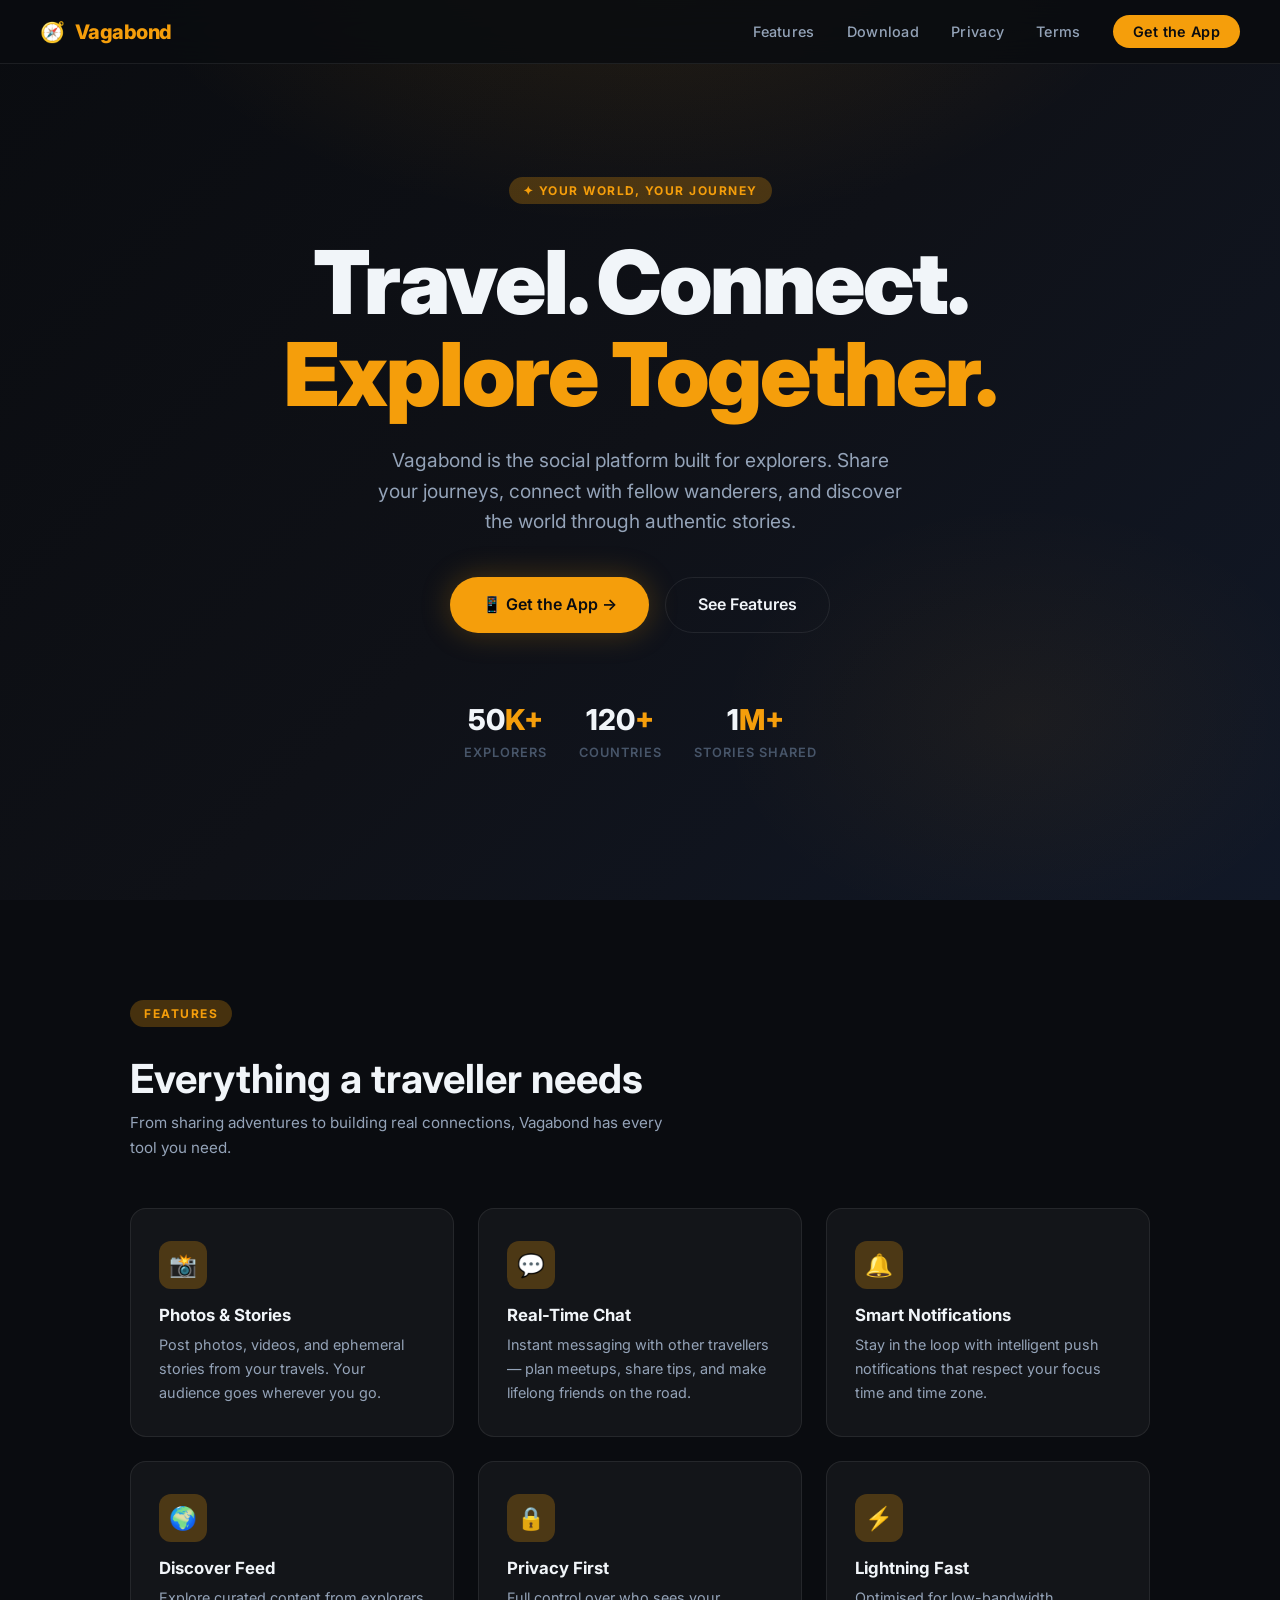
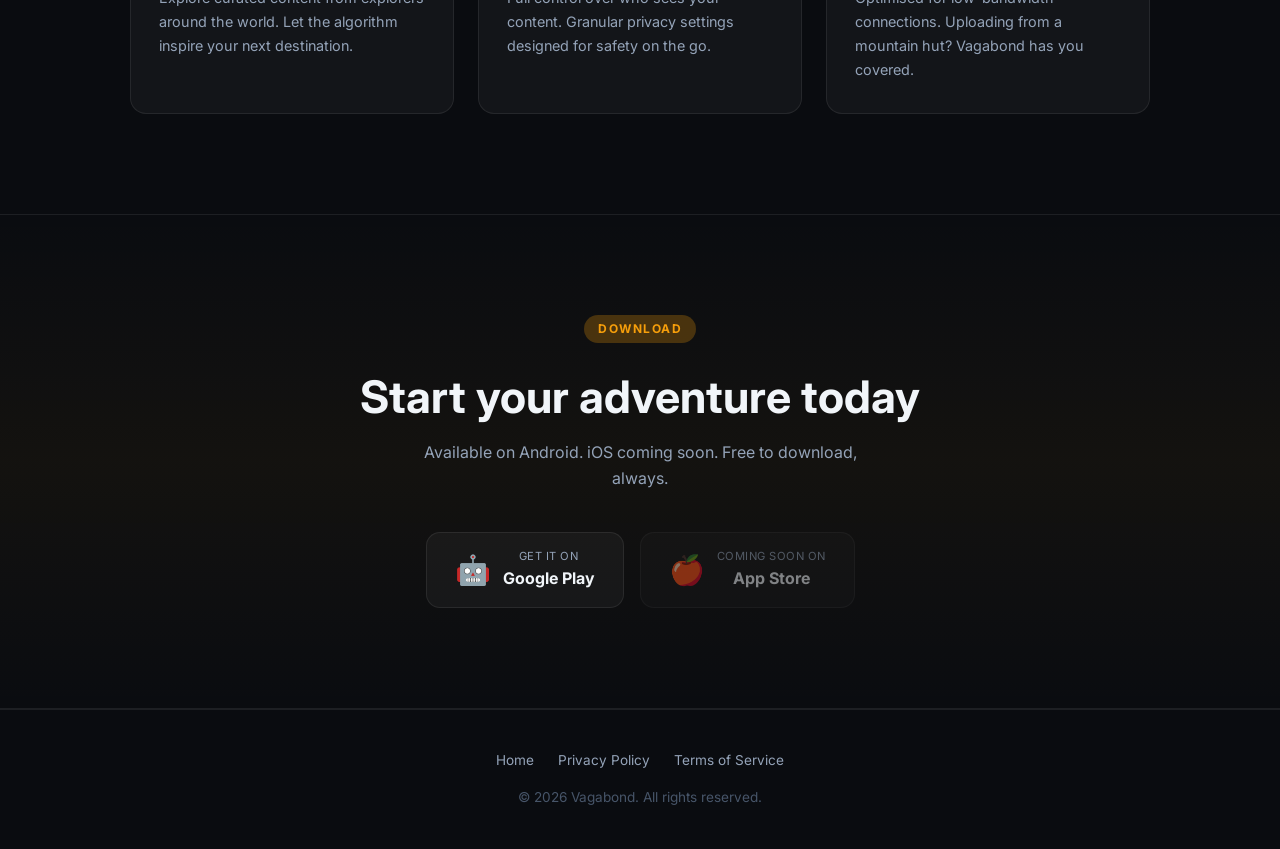
==== index.html @ 8d7bf844 "initialize vagabond web repo" ====
<!DOCTYPE html>
<html lang="en">
<head>
  <meta charset="UTF-8" />
  <meta name="viewport" content="width=device-width, initial-scale=1.0" />
  <title>Vagabond — Connect, Explore, Share</title>
  <meta name="description" content="Vagabond is the social platform built for explorers. Share your journeys, connect with fellow travellers, and discover the world through authentic stories." />
  <link rel="preconnect" href="https://fonts.googleapis.com" />
  <link rel="preconnect" href="https://fonts.gstatic.com" crossorigin />
  <link href="https://fonts.googleapis.com/css2?family=Inter:wght@400;500;600;700;800;900&display=swap" rel="stylesheet" />
  <link rel="stylesheet" href="style.css" />
  <style>
    /* ── Hero ── */
    .hero {
      min-height: 100vh;
      display: flex; flex-direction: column;
      align-items: center; justify-content: center;
      text-align: center;
      padding: 120px 40px 80px;
      background: var(--gradient-hero);
      position: relative; overflow: hidden;
    }

    .hero::before {
      content: '';
      position: absolute; inset: 0;
      background:
        radial-gradient(ellipse 60% 50% at 50% -10%, rgba(245,158,11,0.12) 0%, transparent 70%),
        radial-gradient(ellipse 40% 40% at 80% 80%, rgba(245,158,11,0.05) 0%, transparent 60%);
      pointer-events: none;
    }

    .hero-tag { position: relative; z-index: 1; }

    .hero h1 {
      position: relative; z-index: 1;
      font-size: clamp(2.8rem, 7vw, 5.5rem);
      font-weight: 900; letter-spacing: -2px;
      line-height: 1.05; margin: 16px 0 24px;
      color: var(--text-primary);
    }
    .hero h1 em { font-style: normal; color: var(--accent); }

    .hero p {
      position: relative; z-index: 1;
      font-size: clamp(1rem, 2.5vw, 1.2rem);
      color: var(--text-muted); max-width: 540px;
      margin: 0 auto 40px;
    }

    .hero-btns {
      position: relative; z-index: 1;
      display: flex; gap: 16px; flex-wrap: wrap; justify-content: center;
    }

    .hero-badges {
      position: relative; z-index: 1;
      display: flex; gap: 32px; margin-top: 64px;
      flex-wrap: wrap; justify-content: center;
    }
    .badge { text-align: center; }
    .badge-num { font-size: 1.8rem; font-weight: 800; color: var(--text-primary); }
    .badge-num span { color: var(--accent); }
    .badge-label { font-size: 0.8rem; color: var(--text-faint); text-transform: uppercase; letter-spacing: 1px; font-weight: 600; }

    /* ── Features ── */
    .features-grid {
      display: grid; grid-template-columns: repeat(auto-fit, minmax(280px, 1fr));
      gap: 24px; margin-top: 48px;
    }

    .feature-card {
      padding: 32px 28px;
      background: var(--glass-bg);
      border: 1px solid var(--glass-border);
      border-radius: var(--radius);
      transition: border-color var(--transition), transform var(--transition), box-shadow var(--transition);
    }
    .feature-card:hover {
      border-color: rgba(245,158,11,0.3);
      transform: translateY(-4px);
      box-shadow: 0 8px 40px rgba(245,158,11,0.08);
    }

    .feature-icon {
      width: 48px; height: 48px; border-radius: 12px;
      background: var(--accent-glow);
      display: flex; align-items: center; justify-content: center;
      font-size: 1.4rem; margin-bottom: 16px;
    }

    .feature-card h3 { font-size: 1.05rem; margin-bottom: 8px; }
    .feature-card p { font-size: 0.9rem; color: var(--text-muted); line-height: 1.65; }

    /* ── Download Section ── */
    .download-section {
      text-align: center;
      padding: 100px 40px;
      background: linear-gradient(180deg, transparent 0%, rgba(245,158,11,0.04) 50%, transparent 100%);
      border-top: 1px solid var(--glass-border);
      border-bottom: 1px solid var(--glass-border);
    }
    .download-section h2 { font-size: clamp(1.8rem, 4vw, 2.8rem); margin: 12px 0 16px; }
    .download-section p { color: var(--text-muted); max-width: 480px; margin: 0 auto 40px; }

    .store-btns { display: flex; gap: 16px; flex-wrap: wrap; justify-content: center; }
    .store-btn {
      display: flex; align-items: center; gap: 12px;
      padding: 14px 28px;
      background: var(--glass-bg);
      border: 1px solid var(--glass-border);
      border-radius: 14px; cursor: pointer;
      transition: all var(--transition);
      text-decoration: none; color: var(--text-primary);
    }
    .store-btn:hover {
      border-color: rgba(245,158,11,0.4); color: var(--text-primary);
      background: rgba(255,255,255,0.06);
      transform: translateY(-2px);
      box-shadow: 0 4px 20px rgba(245,158,11,0.1);
    }
    .store-btn .store-icon { font-size: 1.8rem; }
    .store-btn .store-text small { display: block; font-size: 0.7rem; color: var(--text-muted); text-transform: uppercase; letter-spacing: 0.5px; }
    .store-btn .store-text strong { font-size: 1rem; font-weight: 700; }

    /* ── Sections text ── */
    .section-title { font-size: clamp(1.8rem, 4vw, 2.5rem); margin: 12px 0 8px; }
    .section-sub { color: var(--text-muted); font-size: 0.95rem; max-width: 550px; }

    @media(max-width:768px) {
      .hero { padding: 120px 20px 60px; }
      .hero-badges { gap: 24px; }
      .features-grid { grid-template-columns: 1fr; }
      .download-section { padding: 64px 20px; }
    }
  </style>
</head>
<body>

<!-- ── Navigation ──────────────────────────────────────────────────────────── -->
<nav>
  <div class="nav-logo">🧭 <span>Vagabond</span></div>
  <ul class="nav-links">
    <li><a href="#features">Features</a></li>
    <li><a href="#download">Download</a></li>
    <li><a href="privacy-policy.html">Privacy</a></li>
    <li><a href="terms.html">Terms</a></li>
    <li><a href="#download" class="nav-cta">Get the App</a></li>
  </ul>
</nav>

<!-- ── Hero ────────────────────────────────────────────────────────────────── -->
<section class="hero">
  <div class="section-tag hero-tag">✦ Your World, Your Journey</div>
  <h1>Travel. Connect.<br/><em>Explore Together.</em></h1>
  <p>Vagabond is the social platform built for explorers. Share your journeys, connect with fellow wanderers, and discover the world through authentic stories.</p>
  <div class="hero-btns">
    <a href="#download" class="btn btn-primary">📱 Get the App &rarr;</a>
    <a href="#features" class="btn btn-ghost">See Features</a>
  </div>
  <div class="hero-badges">
    <div class="badge"><div class="badge-num">50<span>K+</span></div><div class="badge-label">Explorers</div></div>
    <div class="badge"><div class="badge-num">120<span>+</span></div><div class="badge-label">Countries</div></div>
    <div class="badge"><div class="badge-num">1<span>M+</span></div><div class="badge-label">Stories Shared</div></div>
  </div>
</section>

<!-- ── Features ────────────────────────────────────────────────────────────── -->
<div class="section" id="features">
  <div class="section-tag">Features</div>
  <h2 class="section-title">Everything a traveller needs</h2>
  <p class="section-sub">From sharing adventures to building real connections, Vagabond has every tool you need.</p>

  <div class="features-grid">
    <div class="feature-card">
      <div class="feature-icon">📸</div>
      <h3>Photos & Stories</h3>
      <p>Post photos, videos, and ephemeral stories from your travels. Your audience goes wherever you go.</p>
    </div>
    <div class="feature-card">
      <div class="feature-icon">💬</div>
      <h3>Real-Time Chat</h3>
      <p>Instant messaging with other travellers — plan meetups, share tips, and make lifelong friends on the road.</p>
    </div>
    <div class="feature-card">
      <div class="feature-icon">🔔</div>
      <h3>Smart Notifications</h3>
      <p>Stay in the loop with intelligent push notifications that respect your focus time and time zone.</p>
    </div>
    <div class="feature-card">
      <div class="feature-icon">🌍</div>
      <h3>Discover Feed</h3>
      <p>Explore curated content from explorers around the world. Let the algorithm inspire your next destination.</p>
    </div>
    <div class="feature-card">
      <div class="feature-icon">🔒</div>
      <h3>Privacy First</h3>
      <p>Full control over who sees your content. Granular privacy settings designed for safety on the go.</p>
    </div>
    <div class="feature-card">
      <div class="feature-icon">⚡</div>
      <h3>Lightning Fast</h3>
      <p>Optimised for low-bandwidth connections. Uploading from a mountain hut? Vagabond has you covered.</p>
    </div>
  </div>
</div>

<!-- ── Download ─────────────────────────────────────────────────────────────── -->
<div class="download-section" id="download">
  <div class="section-tag">Download</div>
  <h2>Start your adventure today</h2>
  <p>Available on Android. iOS coming soon. Free to download, always.</p>
  <div class="store-btns">
    <a href="#" class="store-btn">
      <span class="store-icon">🤖</span>
      <span class="store-text">
        <small>Get it on</small>
        <strong>Google Play</strong>
      </span>
    </a>
    <a href="#" class="store-btn" style="opacity:0.5; pointer-events:none; cursor:default;">
      <span class="store-icon">🍎</span>
      <span class="store-text">
        <small>Coming soon on</small>
        <strong>App Store</strong>
      </span>
    </a>
  </div>
</div>

<!-- ── Footer ───────────────────────────────────────────────────────────────── -->
<footer>
  <div class="footer-links">
    <a href="index.html">Home</a>
    <a href="privacy-policy.html">Privacy Policy</a>
    <a href="terms.html">Terms of Service</a>
  </div>
  <p>&copy; <span id="year"></span> Vagabond. All rights reserved.</p>
</footer>

<script>
  document.getElementById('year').textContent = new Date().getFullYear();
</script>
</body>
</html>
---- style.css ----
/* ── Reset & Variables ──────────────────────────────────────────────────────── */
*, *::before, *::after { box-sizing: border-box; margin: 0; padding: 0; }

:root {
  --bg-dark:      #0a0c10;
  --bg-surface:   #0f1117;
  --glass-bg:     rgba(255,255,255,0.04);
  --glass-border: rgba(255,255,255,0.08);
  --accent:       #f59e0b;
  --accent-glow:  rgba(245,158,11,0.25);
  --accent-dim:   #b45309;
  --text-primary: #f1f5f9;
  --text-muted:   #94a3b8;
  --text-faint:   #475569;
  --gradient-hero: linear-gradient(135deg, #0a0c10 0%, #0f1117 50%, #111827 100%);
  --font: 'Inter', sans-serif;
  --radius: 16px;
  --radius-sm: 8px;
  --transition: 0.25s ease;
}

html { scroll-behavior: smooth; }

body {
  font-family: var(--font);
  background: var(--bg-dark);
  color: var(--text-primary);
  line-height: 1.6;
  -webkit-font-smoothing: antialiased;
}

/* ── Typography ─────────────────────────────────────────────────────────────── */
h1, h2, h3 { line-height: 1.2; font-weight: 700; }

a { color: var(--accent); text-decoration: none; transition: color var(--transition); }
a:hover { color: #fcd34d; }

/* ── Navbar ─────────────────────────────────────────────────────────────────── */
nav {
  position: fixed; top: 0; left: 0; right: 0; z-index: 1000;
  display: flex; align-items: center; justify-content: space-between;
  padding: 0 40px; height: 64px;
  background: rgba(10,12,16,0.85);
  backdrop-filter: blur(20px);
  border-bottom: 1px solid var(--glass-border);
}

.nav-logo {
  display: flex; align-items: center; gap: 10px;
  font-size: 1.25rem; font-weight: 800;
  color: var(--text-primary);
  letter-spacing: -0.5px;
}

.nav-logo span { color: var(--accent); }

.nav-links { display: flex; gap: 32px; list-style: none; }

.nav-links a {
  font-size: 0.9rem; font-weight: 500;
  color: var(--text-muted); letter-spacing: 0.3px;
  transition: color var(--transition);
}
.nav-links a:hover, .nav-links a.active { color: var(--text-primary); }
.nav-links a.active { color: var(--accent); }

.nav-cta {
  background: var(--accent);
  color: #0a0c10 !important;
  font-weight: 600 !important;
  padding: 8px 20px;
  border-radius: 999px;
  transition: background var(--transition), transform var(--transition), box-shadow var(--transition) !important;
}
.nav-cta:hover {
  background: #fcd34d !important;
  color: #0a0c10 !important;
  transform: translateY(-1px);
  box-shadow: 0 4px 20px var(--accent-glow);
}

/* ── Glass Card ─────────────────────────────────────────────────────────────── */
.glass {
  background: var(--glass-bg);
  border: 1px solid var(--glass-border);
  border-radius: var(--radius);
  backdrop-filter: blur(12px);
}

/* ── Buttons ────────────────────────────────────────────────────────────────── */
.btn {
  display: inline-flex; align-items: center; gap: 8px;
  padding: 14px 32px; border-radius: 999px;
  font-size: 1rem; font-weight: 600; cursor: pointer;
  border: none; transition: all var(--transition);
  text-decoration: none;
}
.btn-primary {
  background: var(--accent); color: #0a0c10;
  box-shadow: 0 0 30px var(--accent-glow);
}
.btn-primary:hover {
  background: #fcd34d; color: #0a0c10;
  transform: translateY(-2px);
  box-shadow: 0 6px 32px rgba(245,158,11,0.4);
}
.btn-ghost {
  background: transparent; color: var(--text-primary);
  border: 1px solid var(--glass-border);
}
.btn-ghost:hover {
  border-color: var(--accent); color: var(--accent);
  transform: translateY(-2px);
}

/* ── Section Helpers ────────────────────────────────────────────────────────── */
.section { padding: 100px 40px; max-width: 1100px; margin: 0 auto; }
.section-sm { padding: 60px 40px; max-width: 860px; margin: 0 auto; }

.section-tag {
  display: inline-block;
  font-size: 0.75rem; font-weight: 700; letter-spacing: 1.5px;
  text-transform: uppercase; color: var(--accent);
  background: var(--accent-glow);
  padding: 4px 14px; border-radius: 999px;
  margin-bottom: 16px;
}

/* ── Footer ─────────────────────────────────────────────────────────────────── */
footer {
  border-top: 1px solid var(--glass-border);
  padding: 40px;
  text-align: center;
  font-size: 0.85rem; color: var(--text-faint);
}

footer .footer-links { display: flex; justify-content: center; gap: 24px; margin-bottom: 16px; }
footer .footer-links a { color: var(--text-muted); font-size: 0.85rem; }
footer .footer-links a:hover { color: var(--accent); }

/* ── Legal Page Styles ──────────────────────────────────────────────────────── */
.legal-page { padding-top: 100px; min-height: 100vh; }

.legal-hero {
  background: linear-gradient(180deg, rgba(245,158,11,0.05) 0%, transparent 100%);
  border-bottom: 1px solid var(--glass-border);
  padding: 60px 40px 48px;
  text-align: center;
}
.legal-hero h1 { font-size: clamp(1.8rem, 4vw, 2.8rem); margin: 12px 0 8px; }
.legal-hero p { color: var(--text-muted); font-size: 0.95rem; }

.legal-content { max-width: 800px; margin: 0 auto; padding: 48px 40px 80px; }

.legal-section {
  margin-bottom: 40px;
  padding: 28px 32px;
  background: var(--glass-bg);
  border: 1px solid var(--glass-border);
  border-radius: var(--radius);
}

.legal-section h2 {
  font-size: 1.1rem; font-weight: 700;
  color: var(--accent); margin-bottom: 12px;
  display: flex; align-items: center; gap: 10px;
}

.legal-section h2::before {
  content: '';
  display: inline-block; width: 4px; height: 18px;
  background: var(--accent); border-radius: 4px; flex-shrink: 0;
}

.legal-section p { color: var(--text-muted); font-size: 0.95rem; line-height: 1.75; }

.legal-section ul {
  list-style: none; margin-top: 10px;
  display: flex; flex-direction: column; gap: 8px;
}

.legal-section ul li {
  color: var(--text-muted); font-size: 0.95rem;
  padding-left: 20px; position: relative; line-height: 1.65;
}

.legal-section ul li::before {
  content: '›';
  position: absolute; left: 0; top: 0;
  color: var(--accent); font-weight: 700;
}

/* ── Loading / Error ────────────────────────────────────────────────────────── */
.state-card {
  display: flex; flex-direction: column; align-items: center; justify-content: center;
  gap: 16px; padding: 80px 40px; text-align: center;
}
.spinner {
  width: 44px; height: 44px;
  border: 3px solid var(--glass-border);
  border-top-color: var(--accent);
  border-radius: 50%;
  animation: spin 0.8s linear infinite;
}
@keyframes spin { to { transform: rotate(360deg); } }

.error-icon { font-size: 3rem; }
.state-card h3 { font-size: 1.1rem; color: var(--text-primary); }
.state-card p { color: var(--text-muted); font-size: 0.9rem; max-width: 360px; }

/* ── Scrollbar ────────────────────────────────────────────────────────────── */
::-webkit-scrollbar { width: 6px; }
::-webkit-scrollbar-track { background: var(--bg-dark); }
::-webkit-scrollbar-thumb { background: #1e293b; border-radius: 4px; }
::-webkit-scrollbar-thumb:hover { background: #334155; }

/* ── Responsive ─────────────────────────────────────────────────────────────── */
@media (max-width: 768px) {
  nav { padding: 0 20px; }
  .nav-links { display: none; }
  .section, .section-sm { padding: 80px 20px; }
  .legal-content { padding: 32px 20px 60px; }
  .legal-hero { padding: 48px 20px 36px; }
  .legal-section { padding: 20px; }
  footer { padding: 32px 20px; }
}
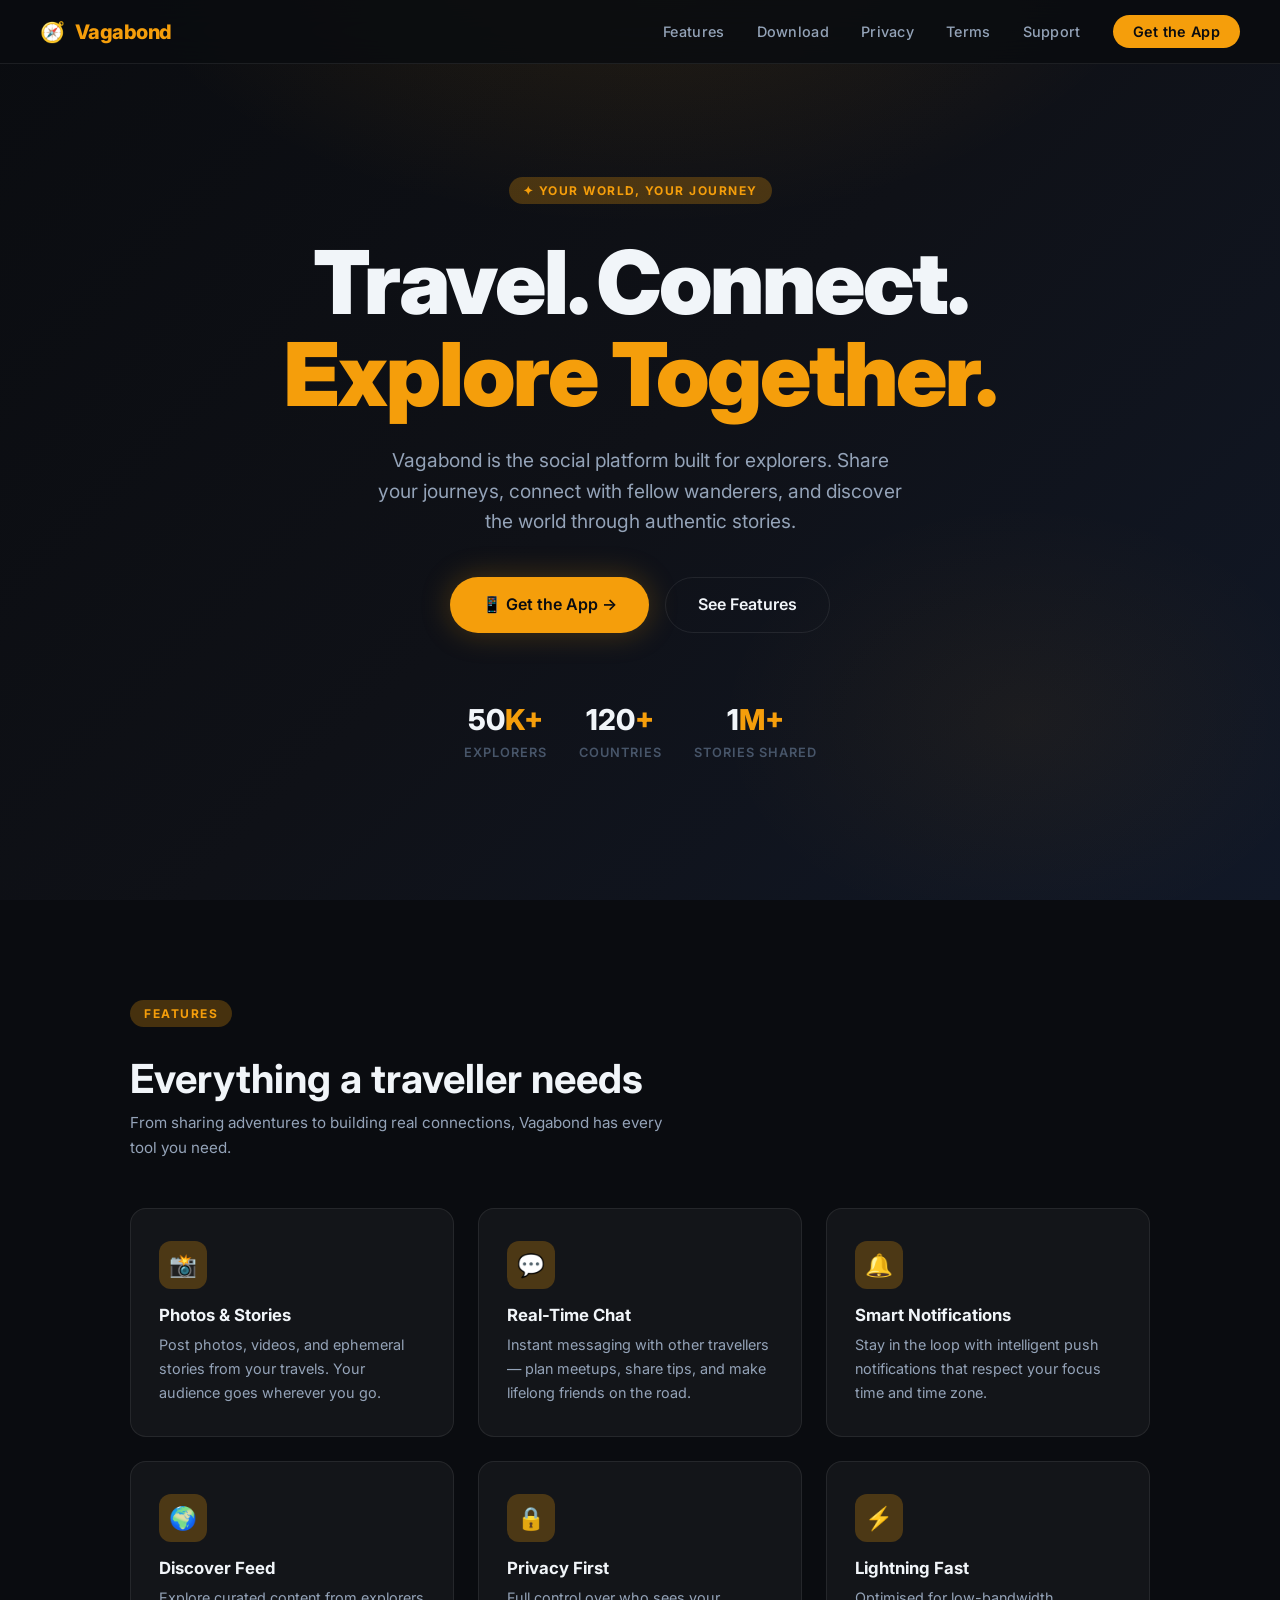
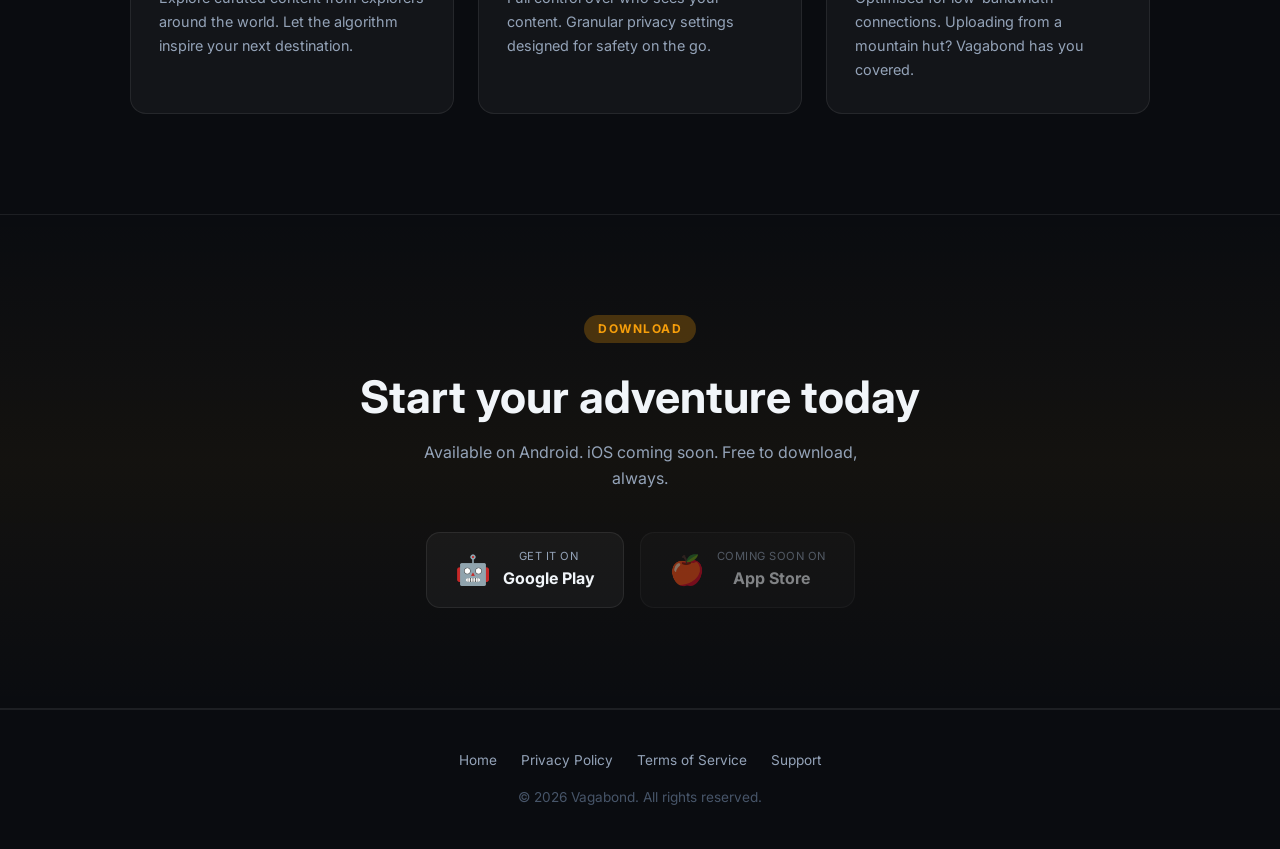
==== commit be06aa0b: "feat: add contact and support pages with navigation links and styles" ====
--- a/index.html
+++ b/index.html
@@ -145,6 +145,7 @@
     <li><a href="#download">Download</a></li>
     <li><a href="privacy-policy.html">Privacy</a></li>
     <li><a href="terms.html">Terms</a></li>
+    <li><a href="contact.html">Support</a></li>
     <li><a href="#download" class="nav-cta">Get the App</a></li>
   </ul>
 </nav>
@@ -234,6 +235,7 @@
     <a href="index.html">Home</a>
     <a href="privacy-policy.html">Privacy Policy</a>
     <a href="terms.html">Terms of Service</a>
+    <a href="contact.html">Support</a>
   </div>
   <p>&copy; <span id="year"></span> Vagabond. All rights reserved.</p>
 </footer>
--- a/style.css
+++ b/style.css
@@ -1,226 +1,1194 @@
-/* ── Reset & Variables ──────────────────────────────────────────────────────── */
-*, *::before, *::after { box-sizing: border-box; margin: 0; padding: 0; }
-
-:root {
-  --bg-dark:      #0a0c10;
-  --bg-surface:   #0f1117;
-  --glass-bg:     rgba(255,255,255,0.04);
-  --glass-border: rgba(255,255,255,0.08);
-  --accent:       #f59e0b;
-  --accent-glow:  rgba(245,158,11,0.25);
-  --accent-dim:   #b45309;
-  --text-primary: #f1f5f9;
-  --text-muted:   #94a3b8;
-  --text-faint:   #475569;
-  --gradient-hero: linear-gradient(135deg, #0a0c10 0%, #0f1117 50%, #111827 100%);
-  --font: 'Inter', sans-serif;
-  --radius: 16px;
-  --radius-sm: 8px;
-  --transition: 0.25s ease;
-}
-
-html { scroll-behavior: smooth; }
-
-body {
-  font-family: var(--font);
-  background: var(--bg-dark);
-  color: var(--text-primary);
-  line-height: 1.6;
-  -webkit-font-smoothing: antialiased;
-}
-
-/* ── Typography ─────────────────────────────────────────────────────────────── */
-h1, h2, h3 { line-height: 1.2; font-weight: 700; }
-
-a { color: var(--accent); text-decoration: none; transition: color var(--transition); }
-a:hover { color: #fcd34d; }
-
-/* ── Navbar ─────────────────────────────────────────────────────────────────── */
-nav {
-  position: fixed; top: 0; left: 0; right: 0; z-index: 1000;
-  display: flex; align-items: center; justify-content: space-between;
-  padding: 0 40px; height: 64px;
-  background: rgba(10,12,16,0.85);
-  backdrop-filter: blur(20px);
-  border-bottom: 1px solid var(--glass-border);
-}
-
-.nav-logo {
-  display: flex; align-items: center; gap: 10px;
-  font-size: 1.25rem; font-weight: 800;
-  color: var(--text-primary);
-  letter-spacing: -0.5px;
-}
-
-.nav-logo span { color: var(--accent); }
-
-.nav-links { display: flex; gap: 32px; list-style: none; }
-
-.nav-links a {
-  font-size: 0.9rem; font-weight: 500;
-  color: var(--text-muted); letter-spacing: 0.3px;
-  transition: color var(--transition);
-}
-.nav-links a:hover, .nav-links a.active { color: var(--text-primary); }
-.nav-links a.active { color: var(--accent); }
-
-.nav-cta {
-  background: var(--accent);
-  color: #0a0c10 !important;
-  font-weight: 600 !important;
-  padding: 8px 20px;
-  border-radius: 999px;
-  transition: background var(--transition), transform var(--transition), box-shadow var(--transition) !important;
-}
-.nav-cta:hover {
-  background: #fcd34d !important;
-  color: #0a0c10 !important;
-  transform: translateY(-1px);
-  box-shadow: 0 4px 20px var(--accent-glow);
-}
-
-/* ── Glass Card ─────────────────────────────────────────────────────────────── */
-.glass {
-  background: var(--glass-bg);
-  border: 1px solid var(--glass-border);
-  border-radius: var(--radius);
-  backdrop-filter: blur(12px);
-}
-
-/* ── Buttons ────────────────────────────────────────────────────────────────── */
-.btn {
-  display: inline-flex; align-items: center; gap: 8px;
-  padding: 14px 32px; border-radius: 999px;
-  font-size: 1rem; font-weight: 600; cursor: pointer;
-  border: none; transition: all var(--transition);
-  text-decoration: none;
-}
-.btn-primary {
-  background: var(--accent); color: #0a0c10;
-  box-shadow: 0 0 30px var(--accent-glow);
-}
-.btn-primary:hover {
-  background: #fcd34d; color: #0a0c10;
-  transform: translateY(-2px);
-  box-shadow: 0 6px 32px rgba(245,158,11,0.4);
-}
-.btn-ghost {
-  background: transparent; color: var(--text-primary);
-  border: 1px solid var(--glass-border);
-}
-.btn-ghost:hover {
-  border-color: var(--accent); color: var(--accent);
-  transform: translateY(-2px);
-}
-
-/* ── Section Helpers ────────────────────────────────────────────────────────── */
-.section { padding: 100px 40px; max-width: 1100px; margin: 0 auto; }
-.section-sm { padding: 60px 40px; max-width: 860px; margin: 0 auto; }
-
-.section-tag {
-  display: inline-block;
-  font-size: 0.75rem; font-weight: 700; letter-spacing: 1.5px;
-  text-transform: uppercase; color: var(--accent);
-  background: var(--accent-glow);
-  padding: 4px 14px; border-radius: 999px;
-  margin-bottom: 16px;
-}
-
-/* ── Footer ─────────────────────────────────────────────────────────────────── */
-footer {
-  border-top: 1px solid var(--glass-border);
-  padding: 40px;
-  text-align: center;
-  font-size: 0.85rem; color: var(--text-faint);
-}
-
-footer .footer-links { display: flex; justify-content: center; gap: 24px; margin-bottom: 16px; }
-footer .footer-links a { color: var(--text-muted); font-size: 0.85rem; }
-footer .footer-links a:hover { color: var(--accent); }
-
-/* ── Legal Page Styles ──────────────────────────────────────────────────────── */
-.legal-page { padding-top: 100px; min-height: 100vh; }
-
-.legal-hero {
-  background: linear-gradient(180deg, rgba(245,158,11,0.05) 0%, transparent 100%);
-  border-bottom: 1px solid var(--glass-border);
-  padding: 60px 40px 48px;
-  text-align: center;
-}
-.legal-hero h1 { font-size: clamp(1.8rem, 4vw, 2.8rem); margin: 12px 0 8px; }
-.legal-hero p { color: var(--text-muted); font-size: 0.95rem; }
-
-.legal-content { max-width: 800px; margin: 0 auto; padding: 48px 40px 80px; }
-
-.legal-section {
-  margin-bottom: 40px;
-  padding: 28px 32px;
-  background: var(--glass-bg);
-  border: 1px solid var(--glass-border);
-  border-radius: var(--radius);
-}
-
-.legal-section h2 {
-  font-size: 1.1rem; font-weight: 700;
-  color: var(--accent); margin-bottom: 12px;
-  display: flex; align-items: center; gap: 10px;
-}
-
-.legal-section h2::before {
-  content: '';
-  display: inline-block; width: 4px; height: 18px;
-  background: var(--accent); border-radius: 4px; flex-shrink: 0;
-}
-
-.legal-section p { color: var(--text-muted); font-size: 0.95rem; line-height: 1.75; }
-
-.legal-section ul {
-  list-style: none; margin-top: 10px;
-  display: flex; flex-direction: column; gap: 8px;
-}
-
-.legal-section ul li {
-  color: var(--text-muted); font-size: 0.95rem;
-  padding-left: 20px; position: relative; line-height: 1.65;
-}
-
-.legal-section ul li::before {
-  content: '›';
-  position: absolute; left: 0; top: 0;
-  color: var(--accent); font-weight: 700;
-}
-
-/* ── Loading / Error ────────────────────────────────────────────────────────── */
-.state-card {
-  display: flex; flex-direction: column; align-items: center; justify-content: center;
-  gap: 16px; padding: 80px 40px; text-align: center;
-}
-.spinner {
-  width: 44px; height: 44px;
-  border: 3px solid var(--glass-border);
-  border-top-color: var(--accent);
-  border-radius: 50%;
-  animation: spin 0.8s linear infinite;
-}
-@keyframes spin { to { transform: rotate(360deg); } }
-
-.error-icon { font-size: 3rem; }
-.state-card h3 { font-size: 1.1rem; color: var(--text-primary); }
-.state-card p { color: var(--text-muted); font-size: 0.9rem; max-width: 360px; }
-
-/* ── Scrollbar ────────────────────────────────────────────────────────────── */
-::-webkit-scrollbar { width: 6px; }
-::-webkit-scrollbar-track { background: var(--bg-dark); }
-::-webkit-scrollbar-thumb { background: #1e293b; border-radius: 4px; }
-::-webkit-scrollbar-thumb:hover { background: #334155; }
-
-/* ── Responsive ─────────────────────────────────────────────────────────────── */
-@media (max-width: 768px) {
-  nav { padding: 0 20px; }
-  .nav-links { display: none; }
-  .section, .section-sm { padding: 80px 20px; }
-  .legal-content { padding: 32px 20px 60px; }
-  .legal-hero { padding: 48px 20px 36px; }
-  .legal-section { padding: 20px; }
-  footer { padding: 32px 20px; }
-}
+/* ── Reset & Variables ──────────────────────────────────────────────────────── */
+*,
+*::before,
+*::after {
+  box-sizing: border-box;
+  margin: 0;
+  padding: 0;
+}
+
+:root {
+  --bg-dark: #0a0c10;
+  --bg-surface: #0f1117;
+  --glass-bg: rgba(255, 255, 255, 0.04);
+  --glass-border: rgba(255, 255, 255, 0.08);
+  --accent: #f59e0b;
+  --accent-glow: rgba(245, 158, 11, 0.25);
+  --accent-dim: #b45309;
+  --text-primary: #f1f5f9;
+  --text-muted: #94a3b8;
+  --text-faint: #475569;
+  --gradient-hero: linear-gradient(135deg, #0a0c10 0%, #0f1117 50%, #111827 100%);
+  --font: 'Inter', sans-serif;
+  --radius: 16px;
+  --radius-sm: 8px;
+  --transition: 0.25s ease;
+}
+
+html {
+  scroll-behavior: smooth;
+}
+
+body {
+  font-family: var(--font);
+  background: var(--bg-dark);
+  color: var(--text-primary);
+  line-height: 1.6;
+  -webkit-font-smoothing: antialiased;
+}
+
+/* ── Typography ─────────────────────────────────────────────────────────────── */
+h1,
+h2,
+h3 {
+  line-height: 1.2;
+  font-weight: 700;
+}
+
+a {
+  color: var(--accent);
+  text-decoration: none;
+  transition: color var(--transition);
+}
+
+a:hover {
+  color: #fcd34d;
+}
+
+/* ── Navbar ─────────────────────────────────────────────────────────────────── */
+nav {
+  position: fixed;
+  top: 0;
+  left: 0;
+  right: 0;
+  z-index: 1000;
+  display: flex;
+  align-items: center;
+  justify-content: space-between;
+  padding: 0 40px;
+  height: 64px;
+  background: rgba(10, 12, 16, 0.85);
+  backdrop-filter: blur(20px);
+  border-bottom: 1px solid var(--glass-border);
+}
+
+.nav-logo {
+  display: flex;
+  align-items: center;
+  gap: 10px;
+  font-size: 1.25rem;
+  font-weight: 800;
+  color: var(--text-primary);
+  letter-spacing: -0.5px;
+}
+
+.nav-logo span {
+  color: var(--accent);
+}
+
+.nav-links {
+  display: flex;
+  gap: 32px;
+  list-style: none;
+}
+
+.nav-links a {
+  font-size: 0.9rem;
+  font-weight: 500;
+  color: var(--text-muted);
+  letter-spacing: 0.3px;
+  transition: color var(--transition);
+}
+
+.nav-links a:hover,
+.nav-links a.active {
+  color: var(--text-primary);
+}
+
+.nav-links a.active {
+  color: var(--accent);
+}
+
+.nav-cta {
+  background: var(--accent);
+  color: #0a0c10 !important;
+  font-weight: 600 !important;
+  padding: 8px 20px;
+  border-radius: 999px;
+  transition: background var(--transition), transform var(--transition), box-shadow var(--transition) !important;
+}
+
+.nav-cta:hover {
+  background: #fcd34d !important;
+  color: #0a0c10 !important;
+  transform: translateY(-1px);
+  box-shadow: 0 4px 20px var(--accent-glow);
+}
+
+/* ── Glass Card ─────────────────────────────────────────────────────────────── */
+.glass {
+  background: var(--glass-bg);
+  border: 1px solid var(--glass-border);
+  border-radius: var(--radius);
+  backdrop-filter: blur(12px);
+}
+
+/* ── Buttons ────────────────────────────────────────────────────────────────── */
+.btn {
+  display: inline-flex;
+  align-items: center;
+  gap: 8px;
+  padding: 14px 32px;
+  border-radius: 999px;
+  font-size: 1rem;
+  font-weight: 600;
+  cursor: pointer;
+  border: none;
+  transition: all var(--transition);
+  text-decoration: none;
+}
+
+.btn-primary {
+  background: var(--accent);
+  color: #0a0c10;
+  box-shadow: 0 0 30px var(--accent-glow);
+}
+
+.btn-primary:hover {
+  background: #fcd34d;
+  color: #0a0c10;
+  transform: translateY(-2px);
+  box-shadow: 0 6px 32px rgba(245, 158, 11, 0.4);
+}
+
+.btn-ghost {
+  background: transparent;
+  color: var(--text-primary);
+  border: 1px solid var(--glass-border);
+}
+
+.btn-ghost:hover {
+  border-color: var(--accent);
+  color: var(--accent);
+  transform: translateY(-2px);
+}
+
+/* ── Section Helpers ────────────────────────────────────────────────────────── */
+.section {
+  padding: 100px 40px;
+  max-width: 1100px;
+  margin: 0 auto;
+}
+
+.section-sm {
+  padding: 60px 40px;
+  max-width: 860px;
+  margin: 0 auto;
+}
+
+.section-tag {
+  display: inline-block;
+  font-size: 0.75rem;
+  font-weight: 700;
+  letter-spacing: 1.5px;
+  text-transform: uppercase;
+  color: var(--accent);
+  background: var(--accent-glow);
+  padding: 4px 14px;
+  border-radius: 999px;
+  margin-bottom: 16px;
+}
+
+/* ── Footer ─────────────────────────────────────────────────────────────────── */
+footer {
+  border-top: 1px solid var(--glass-border);
+  padding: 40px;
+  text-align: center;
+  font-size: 0.85rem;
+  color: var(--text-faint);
+}
+
+footer .footer-links {
+  display: flex;
+  justify-content: center;
+  gap: 24px;
+  margin-bottom: 16px;
+}
+
+footer .footer-links a {
+  color: var(--text-muted);
+  font-size: 0.85rem;
+}
+
+footer .footer-links a:hover {
+  color: var(--accent);
+}
+
+/* ── Legal Page Styles ──────────────────────────────────────────────────────── */
+.legal-page {
+  padding-top: 100px;
+  min-height: 100vh;
+}
+
+.legal-hero {
+  background: linear-gradient(180deg, rgba(245, 158, 11, 0.05) 0%, transparent 100%);
+  border-bottom: 1px solid var(--glass-border);
+  padding: 60px 40px 48px;
+  text-align: center;
+}
+
+.legal-hero h1 {
+  font-size: clamp(1.8rem, 4vw, 2.8rem);
+  margin: 12px 0 8px;
+}
+
+.legal-hero p {
+  color: var(--text-muted);
+  font-size: 0.95rem;
+}
+
+.legal-content {
+  max-width: 800px;
+  margin: 0 auto;
+  padding: 48px 40px 80px;
+}
+
+.legal-section {
+  margin-bottom: 40px;
+  padding: 28px 32px;
+  background: var(--glass-bg);
+  border: 1px solid var(--glass-border);
+  border-radius: var(--radius);
+}
+
+.legal-section h2 {
+  font-size: 1.1rem;
+  font-weight: 700;
+  color: var(--accent);
+  margin-bottom: 12px;
+  display: flex;
+  align-items: center;
+  gap: 10px;
+}
+
+.legal-section h2::before {
+  content: '';
+  display: inline-block;
+  width: 4px;
+  height: 18px;
+  background: var(--accent);
+  border-radius: 4px;
+  flex-shrink: 0;
+}
+
+.legal-section p {
+  color: var(--text-muted);
+  font-size: 0.95rem;
+  line-height: 1.75;
+}
+
+.legal-section ul {
+  list-style: none;
+  margin-top: 10px;
+  display: flex;
+  flex-direction: column;
+  gap: 8px;
+}
+
+.legal-section ul li {
+  color: var(--text-muted);
+  font-size: 0.95rem;
+  padding-left: 20px;
+  position: relative;
+  line-height: 1.65;
+}
+
+.legal-section ul li::before {
+  content: '›';
+  position: absolute;
+  left: 0;
+  top: 0;
+  color: var(--accent);
+  font-weight: 700;
+}
+
+.legal-section .preamble {
+  margin-bottom: 12px;
+}
+
+.legal-section .closing {
+  margin-top: 14px;
+}
+
+.legal-section .subsection {
+  margin-top: 16px;
+}
+
+.legal-section .subsection-title {
+  font-weight: 600;
+  color: var(--text-primary);
+  font-size: 0.95rem;
+  margin: 16px 0 8px 0;
+}
+
+/* ── Loading / Error ────────────────────────────────────────────────────────── */
+.state-card {
+  display: flex;
+  flex-direction: column;
+  align-items: center;
+  justify-content: center;
+  gap: 16px;
+  padding: 80px 40px;
+  text-align: center;
+}
+
+.spinner {
+  width: 44px;
+  height: 44px;
+  border: 3px solid var(--glass-border);
+  border-top-color: var(--accent);
+  border-radius: 50%;
+  animation: spin 0.8s linear infinite;
+}
+
+@keyframes spin {
+  to {
+    transform: rotate(360deg);
+  }
+}
+
+.error-icon {
+  font-size: 3rem;
+}
+
+.state-card h3 {
+  font-size: 1.1rem;
+  color: var(--text-primary);
+}
+
+.state-card p {
+  color: var(--text-muted);
+  font-size: 0.9rem;
+  max-width: 360px;
+}
+
+/* ── Scrollbar ────────────────────────────────────────────────────────────── */
+::-webkit-scrollbar {
+  width: 6px;
+}
+
+::-webkit-scrollbar-track {
+  background: var(--bg-dark);
+}
+
+::-webkit-scrollbar-thumb {
+  background: #1e293b;
+  border-radius: 4px;
+}
+
+::-webkit-scrollbar-thumb:hover {
+  background: #334155;
+}
+
+/* ── Responsive ─────────────────────────────────────────────────────────────── */
+@media (max-width: 768px) {
+  nav {
+    padding: 0 20px;
+  }
+
+  .nav-links {
+    display: none;
+  }
+
+  .section,
+  .section-sm {
+    padding: 80px 20px;
+  }
+
+  .legal-content {
+    padding: 32px 20px 60px;
+  }
+
+  .legal-hero {
+    padding: 48px 20px 36px;
+  }
+
+  .legal-section {
+    padding: 20px;
+  }
+
+  footer {
+    padding: 32px 20px;
+  }
+}
+
+/* ── Contact Support Page ─────────────────────────────────────────────────── */
+.contact-page {
+  padding-top: 80px;
+  min-height: 100vh;
+}
+
+.contact-hero {
+  background: linear-gradient(180deg, rgba(245, 158, 11, 0.07) 0%, transparent 100%);
+  border-bottom: 1px solid var(--glass-border);
+  padding: 56px 24px 44px;
+  text-align: center;
+  position: relative;
+}
+
+.contact-hero::before {
+  content: '';
+  position: absolute;
+  top: 0;
+  left: 50%;
+  transform: translateX(-50%);
+  width: 600px;
+  height: 250px;
+  background: radial-gradient(ellipse 60% 50% at 50% 0%, rgba(245, 158, 11, 0.15) 0%, transparent 70%);
+  pointer-events: none;
+}
+
+.contact-hero h1 {
+  font-size: clamp(2rem, 4.5vw, 3rem);
+  letter-spacing: -0.8px;
+  margin: 12px 0 10px;
+  position: relative;
+}
+
+.contact-hero h1 em {
+  font-style: normal;
+  color: var(--accent);
+}
+
+.contact-hero p {
+  color: var(--text-muted);
+  font-size: 1.05rem;
+  max-width: 580px;
+  margin: 0 auto;
+  position: relative;
+}
+
+.contact-layout {
+  display: grid;
+  grid-template-columns: 1fr 1.35fr;
+  gap: 36px;
+  max-width: 1140px;
+  margin: 0 auto;
+  padding: 48px 24px 80px;
+}
+
+/* ── Sidebar ── */
+.contact-sidebar {
+  display: flex;
+  flex-direction: column;
+  gap: 24px;
+}
+
+.support-status-bar {
+  display: flex;
+  align-items: center;
+  gap: 10px;
+  padding: 12px 18px;
+  background: rgba(16, 185, 129, 0.08);
+  border: 1px solid rgba(16, 185, 129, 0.25);
+  border-radius: 999px;
+  font-size: 0.85rem;
+  color: #34d399;
+  font-weight: 600;
+  width: fit-content;
+}
+
+.status-pulse {
+  width: 8px;
+  height: 8px;
+  background: #10b981;
+  border-radius: 50%;
+  box-shadow: 0 0 10px #10b981;
+  animation: pulse-ring 2s infinite ease-in-out;
+}
+
+@keyframes pulse-ring {
+  0% { transform: scale(0.9); opacity: 0.8; }
+  50% { transform: scale(1.3); opacity: 1; }
+  100% { transform: scale(0.9); opacity: 0.8; }
+}
+
+.info-cards-grid {
+  display: grid;
+  grid-template-columns: 1fr 1fr;
+  gap: 16px;
+}
+
+.info-mini-card {
+  padding: 20px 18px;
+  background: var(--glass-bg);
+  border: 1px solid var(--glass-border);
+  border-radius: var(--radius-sm);
+  transition: all var(--transition);
+}
+
+.info-mini-card:hover {
+  border-color: rgba(245, 158, 11, 0.3);
+  transform: translateY(-2px);
+  background: rgba(255, 255, 255, 0.06);
+}
+
+.info-mini-icon {
+  font-size: 1.5rem;
+  margin-bottom: 8px;
+}
+
+.info-mini-card h4 {
+  font-size: 0.95rem;
+  color: var(--text-primary);
+  margin-bottom: 4px;
+}
+
+.info-mini-card p {
+  font-size: 0.8rem;
+  color: var(--text-muted);
+  line-height: 1.4;
+}
+
+/* FAQ Accordion */
+.faq-box {
+  padding: 24px;
+  background: var(--glass-bg);
+  border: 1px solid var(--glass-border);
+  border-radius: var(--radius);
+}
+
+.faq-box h3 {
+  font-size: 1rem;
+  font-weight: 700;
+  color: var(--text-primary);
+  margin-bottom: 16px;
+  display: flex;
+  align-items: center;
+  gap: 8px;
+}
+
+.faq-item {
+  border-bottom: 1px solid var(--glass-border);
+  padding: 12px 0;
+}
+
+.faq-item:last-child {
+  border-bottom: none;
+  padding-bottom: 0;
+}
+
+.faq-question {
+  display: flex;
+  justify-content: space-between;
+  align-items: center;
+  font-size: 0.9rem;
+  font-weight: 600;
+  color: var(--text-primary);
+  cursor: pointer;
+  background: none;
+  border: none;
+  width: 100%;
+  text-align: left;
+  padding: 4px 0;
+  transition: color var(--transition);
+}
+
+.faq-question:hover {
+  color: var(--accent);
+}
+
+.faq-chevron {
+  font-size: 0.8rem;
+  color: var(--text-muted);
+  transition: transform var(--transition);
+}
+
+.faq-item.active .faq-chevron {
+  transform: rotate(180deg);
+  color: var(--accent);
+}
+
+.faq-answer {
+  max-height: 0;
+  overflow: hidden;
+  font-size: 0.85rem;
+  color: var(--text-muted);
+  line-height: 1.6;
+  transition: max-height 0.3s ease, padding 0.3s ease;
+  padding: 0;
+}
+
+.faq-item.active .faq-answer {
+  max-height: 200px;
+  padding-top: 8px;
+}
+
+/* ── Contact Form Container ── */
+.contact-form-card {
+  padding: 36px 32px;
+  background: var(--glass-bg);
+  border: 1px solid var(--glass-border);
+  border-radius: var(--radius);
+  backdrop-filter: blur(16px);
+  position: relative;
+  box-shadow: 0 10px 40px rgba(0, 0, 0, 0.35);
+  transition: all var(--transition);
+}
+
+.form-header {
+  margin-bottom: 28px;
+}
+
+.form-header h2 {
+  font-size: 1.45rem;
+  font-weight: 700;
+  color: var(--text-primary);
+  margin-bottom: 6px;
+}
+
+.form-header p {
+  font-size: 0.9rem;
+  color: var(--text-muted);
+}
+
+.form-group {
+  margin-bottom: 20px;
+}
+
+.form-label {
+  display: flex;
+  justify-content: space-between;
+  align-items: center;
+  font-size: 0.85rem;
+  font-weight: 600;
+  color: var(--text-primary);
+  margin-bottom: 8px;
+}
+
+.form-label .req {
+  color: var(--accent);
+  margin-left: 2px;
+}
+
+.input-wrap {
+  position: relative;
+  display: flex;
+  align-items: center;
+}
+
+.input-icon {
+  position: absolute;
+  left: 14px;
+  color: var(--text-faint);
+  font-size: 1rem;
+  pointer-events: none;
+  transition: color var(--transition);
+}
+
+.form-input {
+  width: 100%;
+  padding: 12px 16px 12px 42px;
+  font-size: 0.95rem;
+  font-family: var(--font);
+  background: rgba(15, 17, 23, 0.7);
+  border: 1px solid var(--glass-border);
+  border-radius: var(--radius-sm);
+  color: var(--text-primary);
+  outline: none;
+  transition: border-color var(--transition), box-shadow var(--transition), background var(--transition);
+}
+
+.form-input.no-icon {
+  padding-left: 16px;
+}
+
+.form-input:focus {
+  border-color: var(--accent);
+  background: rgba(15, 17, 23, 0.95);
+  box-shadow: 0 0 0 3px var(--accent-glow);
+}
+
+.form-input:focus + .input-icon,
+.input-wrap:focus-within .input-icon {
+  color: var(--accent);
+}
+
+.form-input::placeholder {
+  color: var(--text-faint);
+}
+
+.form-input.invalid {
+  border-color: #f43f5e;
+  box-shadow: 0 0 0 3px rgba(244, 63, 94, 0.2);
+}
+
+.field-error {
+  display: none;
+  font-size: 0.78rem;
+  color: #fb7185;
+  margin-top: 6px;
+  align-items: center;
+  gap: 4px;
+}
+
+.field-error.show {
+  display: flex;
+}
+
+/* Quick Topic Chips */
+.preset-chips-wrap {
+  margin-bottom: 10px;
+}
+
+.preset-chips-label {
+  font-size: 0.75rem;
+  color: var(--text-muted);
+  text-transform: uppercase;
+  letter-spacing: 0.5px;
+  margin-bottom: 8px;
+  display: block;
+}
+
+.preset-chips {
+  display: flex;
+  flex-wrap: wrap;
+  gap: 8px;
+}
+
+.chip-btn {
+  background: rgba(255, 255, 255, 0.03);
+  border: 1px solid var(--glass-border);
+  border-radius: 999px;
+  padding: 6px 12px;
+  font-size: 0.78rem;
+  font-family: var(--font);
+  color: var(--text-muted);
+  cursor: pointer;
+  transition: all var(--transition);
+}
+
+.chip-btn:hover {
+  border-color: rgba(245, 158, 11, 0.4);
+  color: var(--text-primary);
+  background: rgba(245, 158, 11, 0.08);
+}
+
+.chip-btn.active {
+  background: var(--accent-glow);
+  border-color: var(--accent);
+  color: var(--accent);
+  font-weight: 600;
+}
+
+/* Textarea & Counter */
+textarea.form-input {
+  min-height: 120px;
+  resize: vertical;
+  line-height: 1.5;
+  padding-left: 16px;
+}
+
+.textarea-footer {
+  display: flex;
+  justify-content: space-between;
+  align-items: center;
+  margin-top: 6px;
+}
+
+.char-counter {
+  font-size: 0.75rem;
+  color: var(--text-faint);
+  margin-left: auto;
+}
+
+/* Alert Banner */
+.alert-banner {
+  display: none;
+  padding: 14px 18px;
+  border-radius: var(--radius-sm);
+  margin-bottom: 20px;
+  font-size: 0.88rem;
+  line-height: 1.5;
+  align-items: flex-start;
+  gap: 12px;
+}
+
+.alert-banner.alert-error {
+  display: flex;
+  background: rgba(244, 63, 94, 0.1);
+  border: 1px solid rgba(244, 63, 94, 0.3);
+  color: #fda4af;
+}
+
+.alert-banner.alert-success {
+  display: flex;
+  background: rgba(16, 185, 129, 0.1);
+  border: 1px solid rgba(16, 185, 129, 0.3);
+  color: #a7f3d0;
+}
+
+.alert-banner .alert-icon {
+  font-size: 1.15rem;
+  flex-shrink: 0;
+}
+
+/* Submit Button States */
+.submit-btn {
+  width: 100%;
+  display: flex;
+  align-items: center;
+  justify-content: center;
+  gap: 10px;
+  padding: 14px 28px;
+  border-radius: 12px;
+  background: var(--accent);
+  color: #0a0c10;
+  font-weight: 700;
+  font-size: 1rem;
+  border: none;
+  cursor: pointer;
+  transition: all var(--transition);
+  box-shadow: 0 4px 25px var(--accent-glow);
+}
+
+.submit-btn:hover:not(:disabled) {
+  background: #fcd34d;
+  transform: translateY(-2px);
+  box-shadow: 0 6px 30px rgba(245, 158, 11, 0.45);
+}
+
+.submit-btn:disabled {
+  opacity: 0.65;
+  cursor: not-allowed;
+  transform: none;
+  box-shadow: none;
+}
+
+.btn-spinner {
+  width: 18px;
+  height: 18px;
+  border: 2px solid rgba(10, 12, 16, 0.3);
+  border-top-color: #0a0c10;
+  border-radius: 50%;
+  animation: spin 0.7s linear infinite;
+  display: none;
+}
+
+.submit-btn.loading .btn-spinner {
+  display: inline-block;
+}
+
+.submit-btn.loading .btn-text {
+  display: none;
+}
+
+.submit-btn.loading .btn-loading-text {
+  display: inline;
+}
+
+.btn-loading-text {
+  display: none;
+}
+
+/* ── Ticket Confirmation State (WOW Factor) ── */
+.ticket-response-view {
+  display: none;
+  animation: fadeInTicket 0.4s ease forwards;
+}
+
+@keyframes fadeInTicket {
+  from { opacity: 0; transform: translateY(12px); }
+  to { opacity: 1; transform: translateY(0); }
+}
+
+.ticket-response-card {
+  padding: 36px 32px;
+  background: var(--glass-bg);
+  border: 1px solid rgba(16, 185, 129, 0.3);
+  border-radius: var(--radius);
+  box-shadow: 0 12px 40px rgba(16, 185, 129, 0.12);
+  position: relative;
+  overflow: hidden;
+}
+
+.ticket-response-card::before {
+  content: '';
+  position: absolute;
+  top: 0;
+  left: 0;
+  right: 0;
+  height: 4px;
+  background: linear-gradient(90deg, #10b981, #f59e0b, #3b82f6);
+}
+
+.ticket-hero-block {
+  text-align: center;
+  margin-bottom: 28px;
+}
+
+.success-badge-icon {
+  width: 64px;
+  height: 64px;
+  margin: 0 auto 16px;
+  background: rgba(16, 185, 129, 0.15);
+  border: 2px solid rgba(16, 185, 129, 0.4);
+  color: #34d399;
+  border-radius: 50%;
+  display: flex;
+  align-items: center;
+  justify-content: center;
+  font-size: 2rem;
+  box-shadow: 0 0 24px rgba(16, 185, 129, 0.3);
+}
+
+.ticket-hero-block h3 {
+  font-size: 1.5rem;
+  font-weight: 800;
+  color: var(--text-primary);
+  margin-bottom: 8px;
+}
+
+.ticket-hero-block p {
+  color: var(--text-muted);
+  font-size: 0.95rem;
+  max-width: 460px;
+  margin: 0 auto;
+}
+
+/* Ticket ID Highlight */
+.ticket-id-container {
+  display: flex;
+  align-items: center;
+  justify-content: space-between;
+  padding: 16px 20px;
+  background: rgba(15, 17, 23, 0.85);
+  border: 1px dashed rgba(245, 158, 11, 0.4);
+  border-radius: var(--radius-sm);
+  margin-bottom: 24px;
+}
+
+.ticket-id-details small {
+  display: block;
+  font-size: 0.72rem;
+  text-transform: uppercase;
+  letter-spacing: 1px;
+  color: var(--text-muted);
+  font-weight: 700;
+  margin-bottom: 2px;
+}
+
+.ticket-id-details code {
+  font-family: 'SFMono-Regular', Consolas, 'Liberation Mono', Menlo, monospace;
+  font-size: 1.15rem;
+  font-weight: 800;
+  color: var(--accent);
+  letter-spacing: 0.5px;
+}
+
+.copy-ticket-btn {
+  display: flex;
+  align-items: center;
+  gap: 6px;
+  padding: 8px 14px;
+  font-size: 0.82rem;
+  font-weight: 600;
+  color: var(--text-primary);
+  background: var(--glass-bg);
+  border: 1px solid var(--glass-border);
+  border-radius: 8px;
+  cursor: pointer;
+  transition: all var(--transition);
+}
+
+.copy-ticket-btn:hover {
+  background: rgba(255, 255, 255, 0.1);
+  border-color: var(--accent);
+  color: var(--accent);
+}
+
+/* Badges row */
+.ticket-badges-row {
+  display: flex;
+  gap: 12px;
+  flex-wrap: wrap;
+  margin-bottom: 24px;
+}
+
+.pill-badge {
+  display: inline-flex;
+  align-items: center;
+  gap: 6px;
+  padding: 6px 14px;
+  border-radius: 999px;
+  font-size: 0.8rem;
+  font-weight: 600;
+  text-transform: uppercase;
+  letter-spacing: 0.5px;
+}
+
+.pill-badge.status-open {
+  background: rgba(16, 185, 129, 0.12);
+  border: 1px solid rgba(16, 185, 129, 0.35);
+  color: #34d399;
+}
+
+.pill-badge.priority-medium {
+  background: rgba(245, 158, 11, 0.12);
+  border: 1px solid rgba(245, 158, 11, 0.35);
+  color: #fbbf24;
+}
+
+.pill-badge.priority-high {
+  background: rgba(244, 63, 94, 0.12);
+  border: 1px solid rgba(244, 63, 94, 0.35);
+  color: #fb7185;
+}
+
+.pill-badge.priority-low {
+  background: rgba(59, 130, 246, 0.12);
+  border: 1px solid rgba(59, 130, 246, 0.35);
+  color: #60a5fa;
+}
+
+/* Ticket Details Summary */
+.ticket-summary-box {
+  background: rgba(255, 255, 255, 0.02);
+  border: 1px solid var(--glass-border);
+  border-radius: var(--radius-sm);
+  padding: 16px 20px;
+  margin-bottom: 24px;
+}
+
+.summary-row {
+  display: flex;
+  padding: 8px 0;
+  font-size: 0.88rem;
+  border-bottom: 1px solid rgba(255, 255, 255, 0.04);
+}
+
+.summary-row:last-child {
+  border-bottom: none;
+  padding-bottom: 0;
+}
+
+.summary-label {
+  width: 100px;
+  flex-shrink: 0;
+  color: var(--text-faint);
+  font-weight: 500;
+}
+
+.summary-val {
+  color: var(--text-primary);
+  font-weight: 500;
+  word-break: break-word;
+}
+
+/* Next Steps Timeline */
+.ticket-steps-box {
+  padding: 16px;
+  background: rgba(245, 158, 11, 0.03);
+  border-radius: var(--radius-sm);
+  border: 1px solid rgba(245, 158, 11, 0.12);
+  margin-bottom: 28px;
+}
+
+.ticket-steps-box h4 {
+  font-size: 0.85rem;
+  font-weight: 700;
+  color: var(--text-primary);
+  margin-bottom: 12px;
+  display: flex;
+  align-items: center;
+  gap: 6px;
+}
+
+.steps-list {
+  display: flex;
+  gap: 8px;
+  position: relative;
+}
+
+.step-card {
+  flex: 1;
+  padding: 10px;
+  background: var(--glass-bg);
+  border-radius: 8px;
+  text-align: center;
+  border: 1px solid var(--glass-border);
+}
+
+.step-card.active {
+  border-color: rgba(16, 185, 129, 0.4);
+  background: rgba(16, 185, 129, 0.08);
+}
+
+.step-num {
+  font-size: 0.72rem;
+  font-weight: 700;
+  color: var(--accent);
+  margin-bottom: 2px;
+}
+
+.step-card.active .step-num {
+  color: #34d399;
+}
+
+.step-title {
+  font-size: 0.75rem;
+  font-weight: 600;
+  color: var(--text-primary);
+}
+
+/* Ticket Action Buttons */
+.ticket-actions-row {
+  display: flex;
+  gap: 12px;
+  flex-wrap: wrap;
+}
+
+.ticket-actions-row .btn {
+  flex: 1;
+  justify-content: center;
+}
+
+/* ── Responsive rules for Contact Page ── */
+@media (max-width: 960px) {
+  .contact-layout {
+    grid-template-columns: 1fr;
+    gap: 32px;
+    padding: 36px 20px 60px;
+  }
+
+  .contact-sidebar {
+    order: 2;
+  }
+
+  .contact-form-card,
+  .ticket-response-card {
+    order: 1;
+    padding: 28px 20px;
+  }
+}
+
+@media (max-width: 600px) {
+  .info-cards-grid {
+    grid-template-columns: 1fr;
+  }
+
+  .steps-list {
+    flex-direction: column;
+  }
+
+  .ticket-id-container {
+    flex-direction: column;
+    align-items: flex-start;
+    gap: 12px;
+  }
+
+  .copy-ticket-btn {
+    width: 100%;
+    justify-content: center;
+  }
+}
